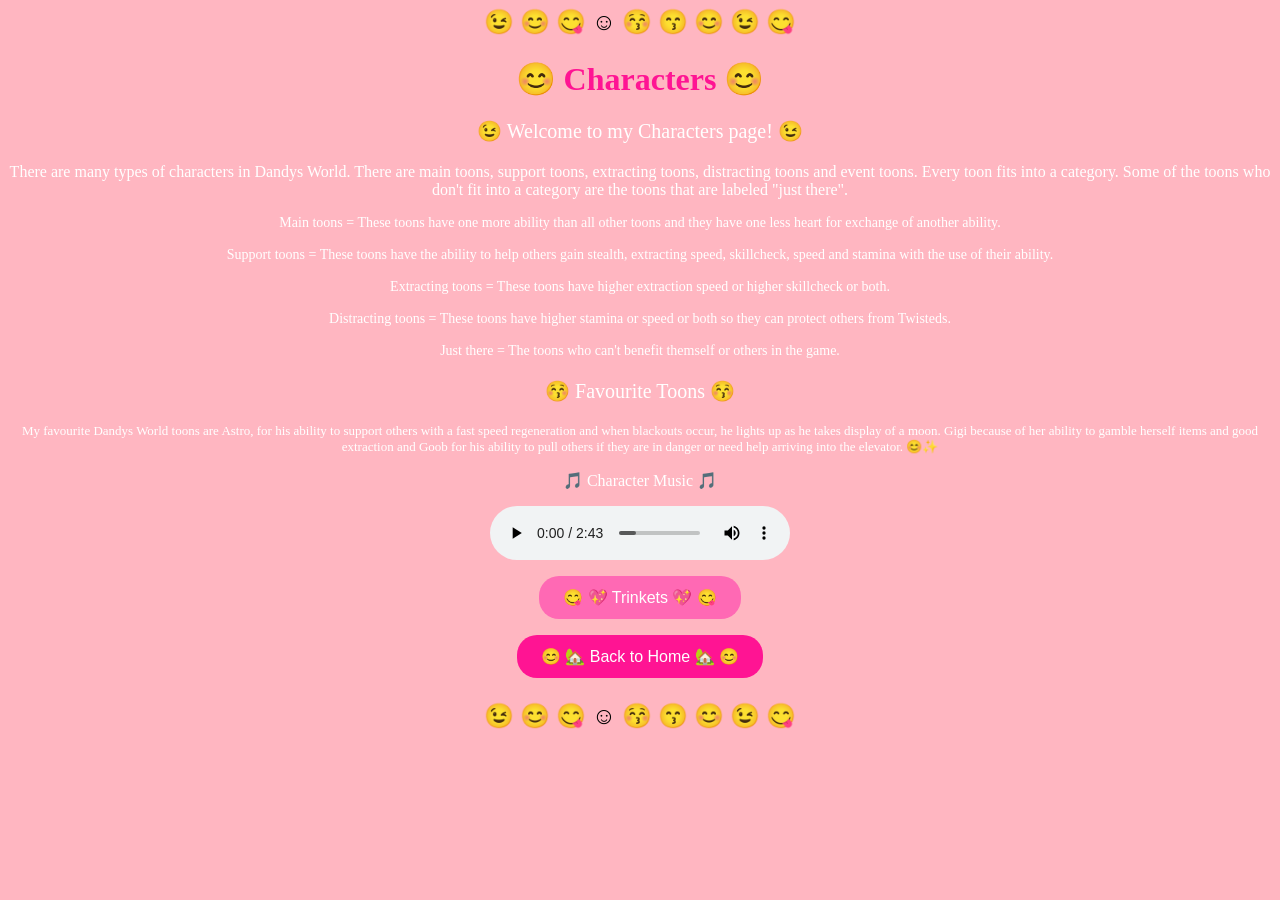
==== characters.html @ 0379b1fe "Update characters.html" ====
<html>

<body style="background-color:lightpink">

<p style="text-align:center;font-size:24px;">😉 😊 😋 ☺️ 😚 😙 😊 😉 😋</p>

<h1 style="color:deeppink;font-family:verdana;text-align:center;">😊 Characters 😊</h1>

<p style="text-align:center;font-size:20px;color:white;">😉 Welcome to my Characters page! 😉</p>

<p style="text-align:center;font-size:16px;color:white;">There are many types of characters in Dandys World. There are main toons, support toons, extracting toons, distracting toons and event toons. Every toon fits into a category. Some of the toons who don't fit into a category are the toons that are labeled "just there".</p>

<p style="text-align:center;font-size:14px;color:white;"> Main toons = These toons have one more ability than all other toons and they have one less heart for exchange of another ability. <br><br> Support toons = These toons have the ability to help others gain stealth, extracting speed, skillcheck, speed and stamina with the use of their ability. <br><br> Extracting toons = These toons have higher extraction speed or higher skillcheck or both. <br><br> Distracting toons = These toons have higher stamina or speed or both so they can protect others from Twisteds. <br><br> Just there = The toons who can't benefit themself or others in the game. </p>

<p style="text-align:center;font-size:20px;color:white;">😚 Favourite Toons 😚</p>

<p style="text-align:center;font-size:13px;color:white;">My favourite Dandys World toons are Astro, for his ability to support others with a fast speed regeneration and when blackouts occur, he lights up as he takes display of a moon. Gigi because of her ability to gamble herself items and good extraction and Goob for his ability to pull others if they are in danger or need help arriving into the elevator. 😊✨</p>

<p style="text-align:center;color:white;">🎵 Character Music 🎵</p>

<p style="text-align:center;">

<audio controls autoplay loop>

<source src="music.mp3" type="audio/mpeg">

</audio>

</p>

<p style="text-align:center;">

<a href="trinkets.html">

<button style="background-color:hotpink;color:white;padding:12px 24px;font-size:16px;border:none;border-radius:20px;">

😋 💖 Trinkets 💖 😋

</button>

</a>

</p>

<p style="text-align:center">

<a href="index.htm">

<button style="background-color:deeppink;color:white;padding:12px 24px;font-size:16px;border:none;border-radius:20px;">

😊 🏡 Back to Home 🏡 😊

</button>

</a>

</p>

<p style="text-align:center;font-size:24px;">😉 😊 😋 ☺️ 😚 😙 😊 😉 😋</p>

</body>

</html>
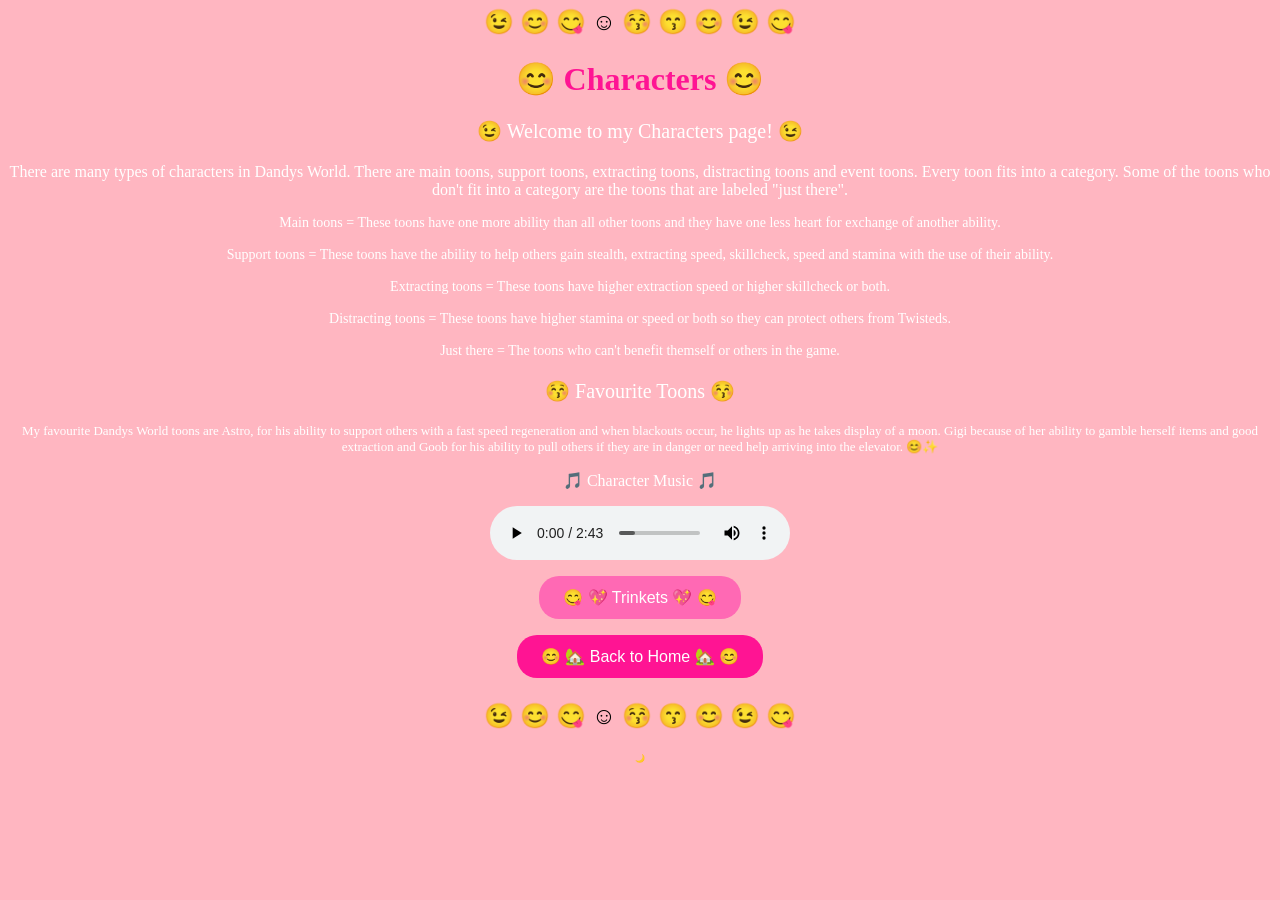
==== commit 6e081894: "Update characters.html" ====
--- a/characters.html
+++ b/characters.html
@@ -1,63 +1,40 @@
 <html>
+ <body style="background-color:lightpink">
+ <p style="text-align:center;font-size:24px;">😉 😊 😋 ☺️ 😚 😙 😊 😉 😋</p>
+ <h1 style="color:deeppink;font-family:verdana;text-align:center;">😊 Characters 😊</h1>
+ <p style="text-align:center;font-size:20px;color:white;">😉 Welcome to my Characters page! 😉</p>
+ <p style="text-align:center;font-size:16px;color:white;">There are many types of characters in Dandys World. There are main toons, support toons, extracting toons, distracting toons and event toons. Every toon fits into a category. Some of the toons who don't fit into a category are the toons that are labeled "just there".</p>
+ <p style="text-align:center;font-size:14px;color:white;"> Main toons = These toons have one more ability than all other toons and they have one less heart for exchange of another ability. <br><br> Support toons = These toons have the ability to help others gain stealth, extracting speed, skillcheck, speed and stamina with the use of their ability. <br><br> Extracting toons = These toons have higher extraction speed or higher skillcheck or both. <br><br> Distracting toons = These toons have higher stamina or speed or both so they can protect others from Twisteds. <br><br> Just there = The toons who can't benefit themself or others in the game. </p>
+ <p style="text-align:center;font-size:20px;color:white;">😚 Favourite Toons 😚</p>
+ <p style="text-align:center;font-size:13px;color:white;">My favourite Dandys World toons are Astro, for his ability to support others with a fast speed regeneration and when blackouts occur, he lights up as he takes display of a moon. Gigi because of her ability to gamble herself items and good extraction and Goob for his ability to pull others if they are in danger or need help arriving into the elevator. 😊✨</p>
+ <p style="text-align:center;color:white;">🎵 Character Music 🎵</p>
+ <p style="text-align:center;">
+ <audio controls autoplay loop>
+ <source src="music.mp3" type="audio/mpeg">
+ </audio>
+ </p>
 
-<body style="background-color:lightpink">
+<p style="text-align:center;">
+ <a href="trinkets.html">
+ <button style="background-color:hotpink;color:white;padding:12px 24px;font-size:16px;border:none;border-radius:20px;">
+ 😋 💖 Trinkets 💖 😋
+ </button>
+ </a>
+ </p>
+
+<p style="text-align:center">
+ <a href="index.htm">
+ <button style="background-color:deeppink;color:white;padding:12px 24px;font-size:16px;border:none;border-radius:20px;">
+ 😊 🏡 Back to Home 🏡 😊
+ </button>
+ </a>
+ </p>
 
 <p style="text-align:center;font-size:24px;">😉 😊 😋 ☺️ 😚 😙 😊 😉 😋</p>
 
-<h1 style="color:deeppink;font-family:verdana;text-align:center;">😊 Characters 😊</h1>
+<p id="moon" style="text-align:center;color:lightpink;font-size:8px;">🌙</p>
 
-<p style="text-align:center;font-size:20px;color:white;">😉 Welcome to my Characters page! 😉</p>
-
-<p style="text-align:center;font-size:16px;color:white;">There are many types of characters in Dandys World. There are main toons, support toons, extracting toons, distracting toons and event toons. Every toon fits into a category. Some of the toons who don't fit into a category are the toons that are labeled "just there".</p>
-
-<p style="text-align:center;font-size:14px;color:white;"> Main toons = These toons have one more ability than all other toons and they have one less heart for exchange of another ability. <br><br> Support toons = These toons have the ability to help others gain stealth, extracting speed, skillcheck, speed and stamina with the use of their ability. <br><br> Extracting toons = These toons have higher extraction speed or higher skillcheck or both. <br><br> Distracting toons = These toons have higher stamina or speed or both so they can protect others from Twisteds. <br><br> Just there = The toons who can't benefit themself or others in the game. </p>
-
-<p style="text-align:center;font-size:20px;color:white;">😚 Favourite Toons 😚</p>
-
-<p style="text-align:center;font-size:13px;color:white;">My favourite Dandys World toons are Astro, for his ability to support others with a fast speed regeneration and when blackouts occur, he lights up as he takes display of a moon. Gigi because of her ability to gamble herself items and good extraction and Goob for his ability to pull others if they are in danger or need help arriving into the elevator. 😊✨</p>
-
-<p style="text-align:center;color:white;">🎵 Character Music 🎵</p>
-
-<p style="text-align:center;">
-
-<audio controls autoplay loop>
-
-<source src="music.mp3" type="audio/mpeg">
-
-</audio>
-
-</p>
-
-<p style="text-align:center;">
-
-<a href="trinkets.html">
-
-<button style="background-color:hotpink;color:white;padding:12px 24px;font-size:16px;border:none;border-radius:20px;">
-
-😋 💖 Trinkets 💖 😋
-
-</button>
-
-</a>
-
-</p>
-
-<p style="text-align:center">
-
-<a href="index.htm">
-
-<button style="background-color:deeppink;color:white;padding:12px 24px;font-size:16px;border:none;border-radius:20px;">
-
-😊 🏡 Back to Home 🏡 😊
-
-</button>
-
-</a>
-
-</p>
-
-<p style="text-align:center;font-size:24px;">😉 😊 😋 ☺️ 😚 😙 😊 😉 😋</p>
+<script> document.getElementById("moon").addEventListener("click", function() { window.location.href = "supersecret.html"; }); </script>
 
 </body>
-
-</html>
+ </html>
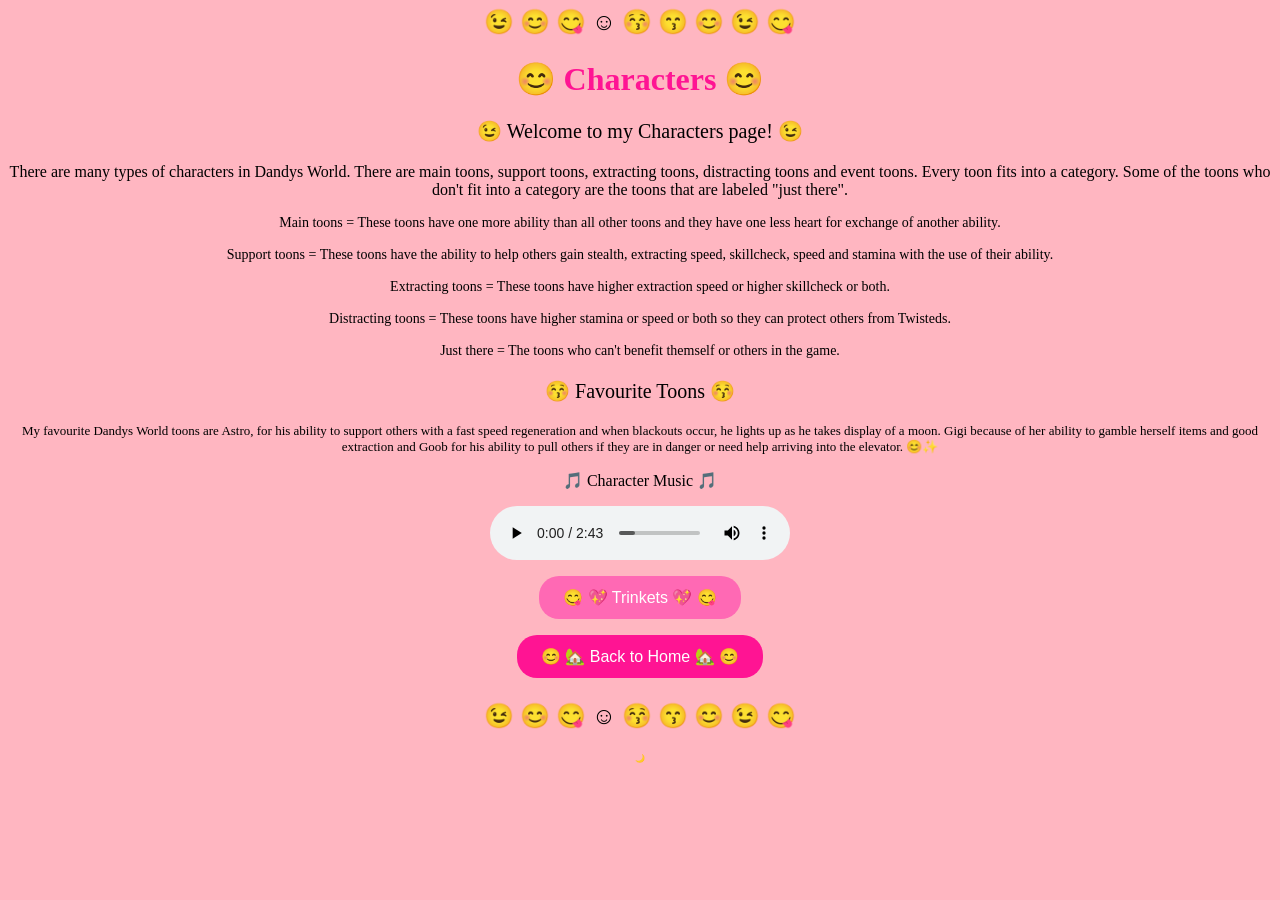
==== commit 219c1ed5: "Update characters.html" ====
--- a/characters.html
+++ b/characters.html
@@ -1,20 +1,29 @@
 <html>
  <body style="background-color:lightpink">
+ 
  <p style="text-align:center;font-size:24px;">😉 😊 😋 ☺️ 😚 😙 😊 😉 😋</p>
+
  <h1 style="color:deeppink;font-family:verdana;text-align:center;">😊 Characters 😊</h1>
- <p style="text-align:center;font-size:20px;color:white;">😉 Welcome to my Characters page! 😉</p>
- <p style="text-align:center;font-size:16px;color:white;">There are many types of characters in Dandys World. There are main toons, support toons, extracting toons, distracting toons and event toons. Every toon fits into a category. Some of the toons who don't fit into a category are the toons that are labeled "just there".</p>
- <p style="text-align:center;font-size:14px;color:white;"> Main toons = These toons have one more ability than all other toons and they have one less heart for exchange of another ability. <br><br> Support toons = These toons have the ability to help others gain stealth, extracting speed, skillcheck, speed and stamina with the use of their ability. <br><br> Extracting toons = These toons have higher extraction speed or higher skillcheck or both. <br><br> Distracting toons = These toons have higher stamina or speed or both so they can protect others from Twisteds. <br><br> Just there = The toons who can't benefit themself or others in the game. </p>
- <p style="text-align:center;font-size:20px;color:white;">😚 Favourite Toons 😚</p>
- <p style="text-align:center;font-size:13px;color:white;">My favourite Dandys World toons are Astro, for his ability to support others with a fast speed regeneration and when blackouts occur, he lights up as he takes display of a moon. Gigi because of her ability to gamble herself items and good extraction and Goob for his ability to pull others if they are in danger or need help arriving into the elevator. 😊✨</p>
- <p style="text-align:center;color:white;">🎵 Character Music 🎵</p>
+
+ <p style="text-align:center;font-size:20px;color:black;">😉 Welcome to my Characters page! 😉</p>
+
+ <p style="text-align:center;font-size:16px;color:black;">There are many types of characters in Dandys World. There are main toons, support toons, extracting toons, distracting toons and event toons. Every toon fits into a category. Some of the toons who don't fit into a category are the toons that are labeled "just there".</p>
+
+ <p style="text-align:center;font-size:14px;color:black;"> Main toons = These toons have one more ability than all other toons and they have one less heart for exchange of another ability. <br><br> Support toons = These toons have the ability to help others gain stealth, extracting speed, skillcheck, speed and stamina with the use of their ability. <br><br> Extracting toons = These toons have higher extraction speed or higher skillcheck or both. <br><br> Distracting toons = These toons have higher stamina or speed or both so they can protect others from Twisteds. <br><br> Just there = The toons who can't benefit themself or others in the game. </p>
+
+ <p style="text-align:center;font-size:20px;color:black;">😚 Favourite Toons 😚</p>
+
+ <p style="text-align:center;font-size:13px;color:black;">My favourite Dandys World toons are Astro, for his ability to support others with a fast speed regeneration and when blackouts occur, he lights up as he takes display of a moon. Gigi because of her ability to gamble herself items and good extraction and Goob for his ability to pull others if they are in danger or need help arriving into the elevator. 😊✨</p>
+
+ <p style="text-align:center;color:black;">🎵 Character Music 🎵</p>
+
  <p style="text-align:center;">
  <audio controls autoplay loop>
  <source src="music.mp3" type="audio/mpeg">
  </audio>
  </p>
 
-<p style="text-align:center;">
+ <p style="text-align:center;">
  <a href="trinkets.html">
  <button style="background-color:hotpink;color:white;padding:12px 24px;font-size:16px;border:none;border-radius:20px;">
  😋 💖 Trinkets 💖 😋
@@ -22,7 +31,7 @@
  </a>
  </p>
 
-<p style="text-align:center">
+ <p style="text-align:center">
  <a href="index.htm">
  <button style="background-color:deeppink;color:white;padding:12px 24px;font-size:16px;border:none;border-radius:20px;">
  😊 🏡 Back to Home 🏡 😊
@@ -30,11 +39,15 @@
  </a>
  </p>
 
-<p style="text-align:center;font-size:24px;">😉 😊 😋 ☺️ 😚 😙 😊 😉 😋</p>
+ <p style="text-align:center;font-size:24px;">😉 😊 😋 ☺️ 😚 😙 😊 😉 😋</p>
 
-<p id="moon" style="text-align:center;color:lightpink;font-size:8px;">🌙</p>
+ <p id="moon" style="text-align:center;color:lightpink;font-size:8px;">🌙</p>
 
-<script> document.getElementById("moon").addEventListener("click", function() { window.location.href = "supersecret.html"; }); </script>
+ <script>
+ document.getElementById("moon").addEventListener("click", function() {
+ window.location.href = "supersecret.html";
+ });
+ </script>
 
-</body>
- </html>
+ </body>
+</html>
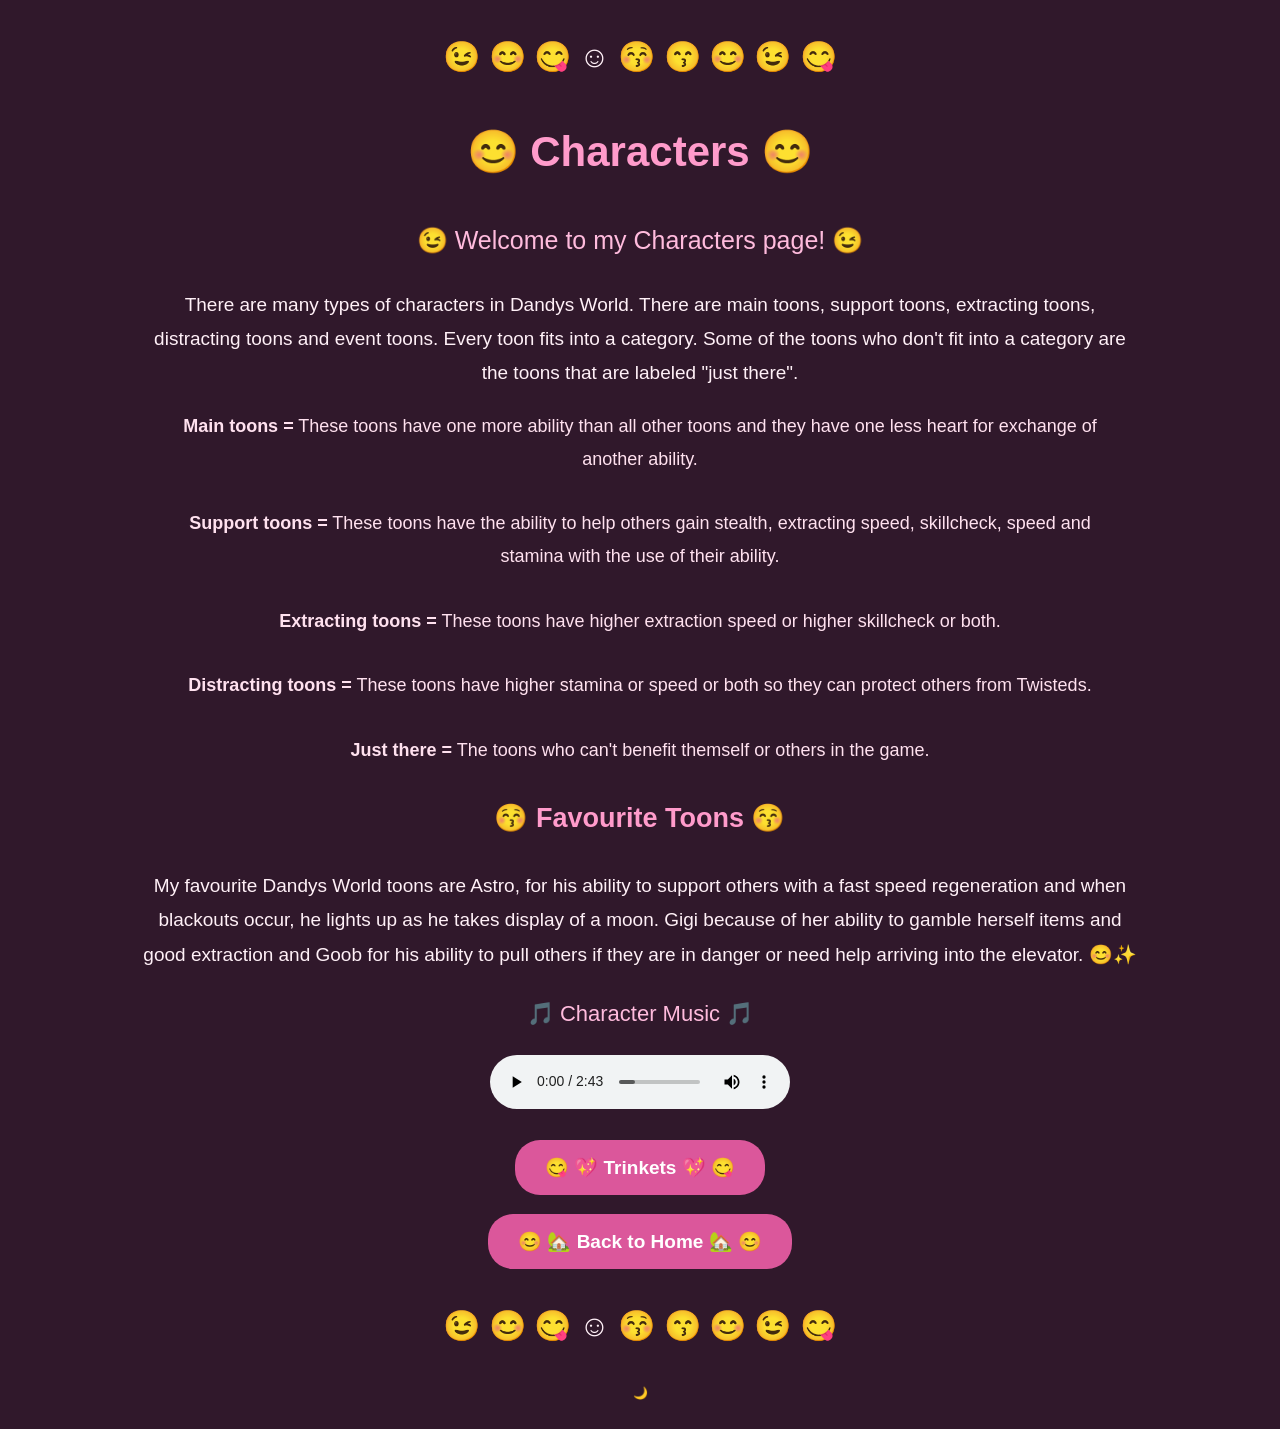
==== commit f16c8629: "Update characters.html" ====
--- a/characters.html
+++ b/characters.html
@@ -1,53 +1,169 @@
+<!DOCTYPE html>
 <html>
- <body style="background-color:lightpink">
- 
- <p style="text-align:center;font-size:24px;">😉 😊 😋 ☺️ 😚 😙 😊 😉 😋</p>
 
- <h1 style="color:deeppink;font-family:verdana;text-align:center;">😊 Characters 😊</h1>
+<head>
+<style>
+    body {
+        background-color: #30182B;
+        color: #FFF0F7;
+        font-family: Verdana, sans-serif;
+        font-size: 19px;
+        line-height: 1.8;
+        margin: 25px;
+    }
 
- <p style="text-align:center;font-size:20px;color:black;">😉 Welcome to my Characters page! 😉</p>
+    h1 {
+        color: #FF9BCB;
+        font-size: 42px;
+        text-align: center;
+    }
 
- <p style="text-align:center;font-size:16px;color:black;">There are many types of characters in Dandys World. There are main toons, support toons, extracting toons, distracting toons and event toons. Every toon fits into a category. Some of the toons who don't fit into a category are the toons that are labeled "just there".</p>
+    p {
+        text-align: center;
+    }
 
- <p style="text-align:center;font-size:14px;color:black;"> Main toons = These toons have one more ability than all other toons and they have one less heart for exchange of another ability. <br><br> Support toons = These toons have the ability to help others gain stealth, extracting speed, skillcheck, speed and stamina with the use of their ability. <br><br> Extracting toons = These toons have higher extraction speed or higher skillcheck or both. <br><br> Distracting toons = These toons have higher stamina or speed or both so they can protect others from Twisteds. <br><br> Just there = The toons who can't benefit themself or others in the game. </p>
+    .decorations {
+        font-size: 30px;
+    }
 
- <p style="text-align:center;font-size:20px;color:black;">😚 Favourite Toons 😚</p>
+    .welcome {
+        font-size: 25px;
+        color: #FFBBDD;
+    }
 
- <p style="text-align:center;font-size:13px;color:black;">My favourite Dandys World toons are Astro, for his ability to support others with a fast speed regeneration and when blackouts occur, he lights up as he takes display of a moon. Gigi because of her ability to gamble herself items and good extraction and Goob for his ability to pull others if they are in danger or need help arriving into the elevator. 😊✨</p>
+    .section-title {
+        font-size: 27px;
+        color: #FF9BCB;
+        font-weight: bold;
+    }
 
- <p style="text-align:center;color:black;">🎵 Character Music 🎵</p>
+    .description {
+        font-size: 19px;
+        color: #FFF0F7;
+        max-width: 1000px;
+        margin: 20px auto;
+    }
 
- <p style="text-align:center;">
- <audio controls autoplay loop>
- <source src="music.mp3" type="audio/mpeg">
- </audio>
- </p>
+    .categories {
+        font-size: 18px;
+        color: #FFE1EF;
+        max-width: 950px;
+        margin: 20px auto;
+    }
 
- <p style="text-align:center;">
- <a href="trinkets.html">
- <button style="background-color:hotpink;color:white;padding:12px 24px;font-size:16px;border:none;border-radius:20px;">
- 😋 💖 Trinkets 💖 😋
- </button>
- </a>
- </p>
+    .button {
+        background-color: #DB579B;
+        color: white;
+        padding: 16px 30px;
+        font-size: 19px;
+        font-weight: bold;
+        border: none;
+        border-radius: 25px;
+        cursor: pointer;
+    }
 
- <p style="text-align:center">
- <a href="index.htm">
- <button style="background-color:deeppink;color:white;padding:12px 24px;font-size:16px;border:none;border-radius:20px;">
- 😊 🏡 Back to Home 🏡 😊
- </button>
- </a>
- </p>
+    .button:hover {
+        background-color: #FF9BCB;
+        color: #30182B;
+    }
 
- <p style="text-align:center;font-size:24px;">😉 😊 😋 ☺️ 😚 😙 😊 😉 😋</p>
+    .music-title {
+        font-size: 22px;
+        color: #FFBBDD;
+    }
 
- <p id="moon" style="text-align:center;color:lightpink;font-size:8px;">🌙</p>
+    audio {
+        width: 300px;
+        max-width: 100%;
+    }
 
- <script>
- document.getElementById("moon").addEventListener("click", function() {
- window.location.href = "supersecret.html";
- });
- </script>
+    #moon {
+        color: #30182B;
+        font-size: 12px;
+        cursor: pointer;
+    }
+</style>
+</head>
 
- </body>
+<body>
+
+<p class="decorations">
+😉 😊 😋 ☺️ 😚 😙 😊 😉 😋
+</p>
+
+<h1>
+😊 Characters 😊
+</h1>
+
+<p class="welcome">
+😉 Welcome to my Characters page! 😉
+</p>
+
+<p class="description">
+There are many types of characters in Dandys World. There are main toons, support toons, extracting toons, distracting toons and event toons. Every toon fits into a category. Some of the toons who don't fit into a category are the toons that are labeled "just there".
+</p>
+
+<p class="categories">
+<b>Main toons =</b> These toons have one more ability than all other toons and they have one less heart for exchange of another ability.
+
+<br><br>
+
+<b>Support toons =</b> These toons have the ability to help others gain stealth, extracting speed, skillcheck, speed and stamina with the use of their ability.
+
+<br><br>
+
+<b>Extracting toons =</b> These toons have higher extraction speed or higher skillcheck or both.
+
+<br><br>
+
+<b>Distracting toons =</b> These toons have higher stamina or speed or both so they can protect others from Twisteds.
+
+<br><br>
+
+<b>Just there =</b> The toons who can't benefit themself or others in the game.
+</p>
+
+<p class="section-title">
+😚 Favourite Toons 😚
+</p>
+
+<p class="description">
+My favourite Dandys World toons are Astro, for his ability to support others with a fast speed regeneration and when blackouts occur, he lights up as he takes display of a moon. Gigi because of her ability to gamble herself items and good extraction and Goob for his ability to pull others if they are in danger or need help arriving into the elevator. 😊✨
+</p>
+
+<p class="music-title">
+🎵 Character Music 🎵
+</p>
+
+<p>
+<audio controls autoplay loop>
+<source src="music.mp3" type="audio/mpeg">
+</audio>
+</p>
+
+<p>
+<a href="trinkets.html">
+<button class="button">
+😋 💖 Trinkets 💖 😋
+</button>
+</a>
+</p>
+
+<p>
+<a href="index.htm">
+<button class="button">
+😊 🏡 Back to Home 🏡 😊
+</button>
+</a>
+</p>
+
+<p class="decorations">
+😉 😊 😋 ☺️ 😚 😙 😊 😉 😋
+</p>
+
+<p id="moon" onclick="window.location.href='supersecret.html'">
+🌙
+</p>
+
+</body>
 </html>
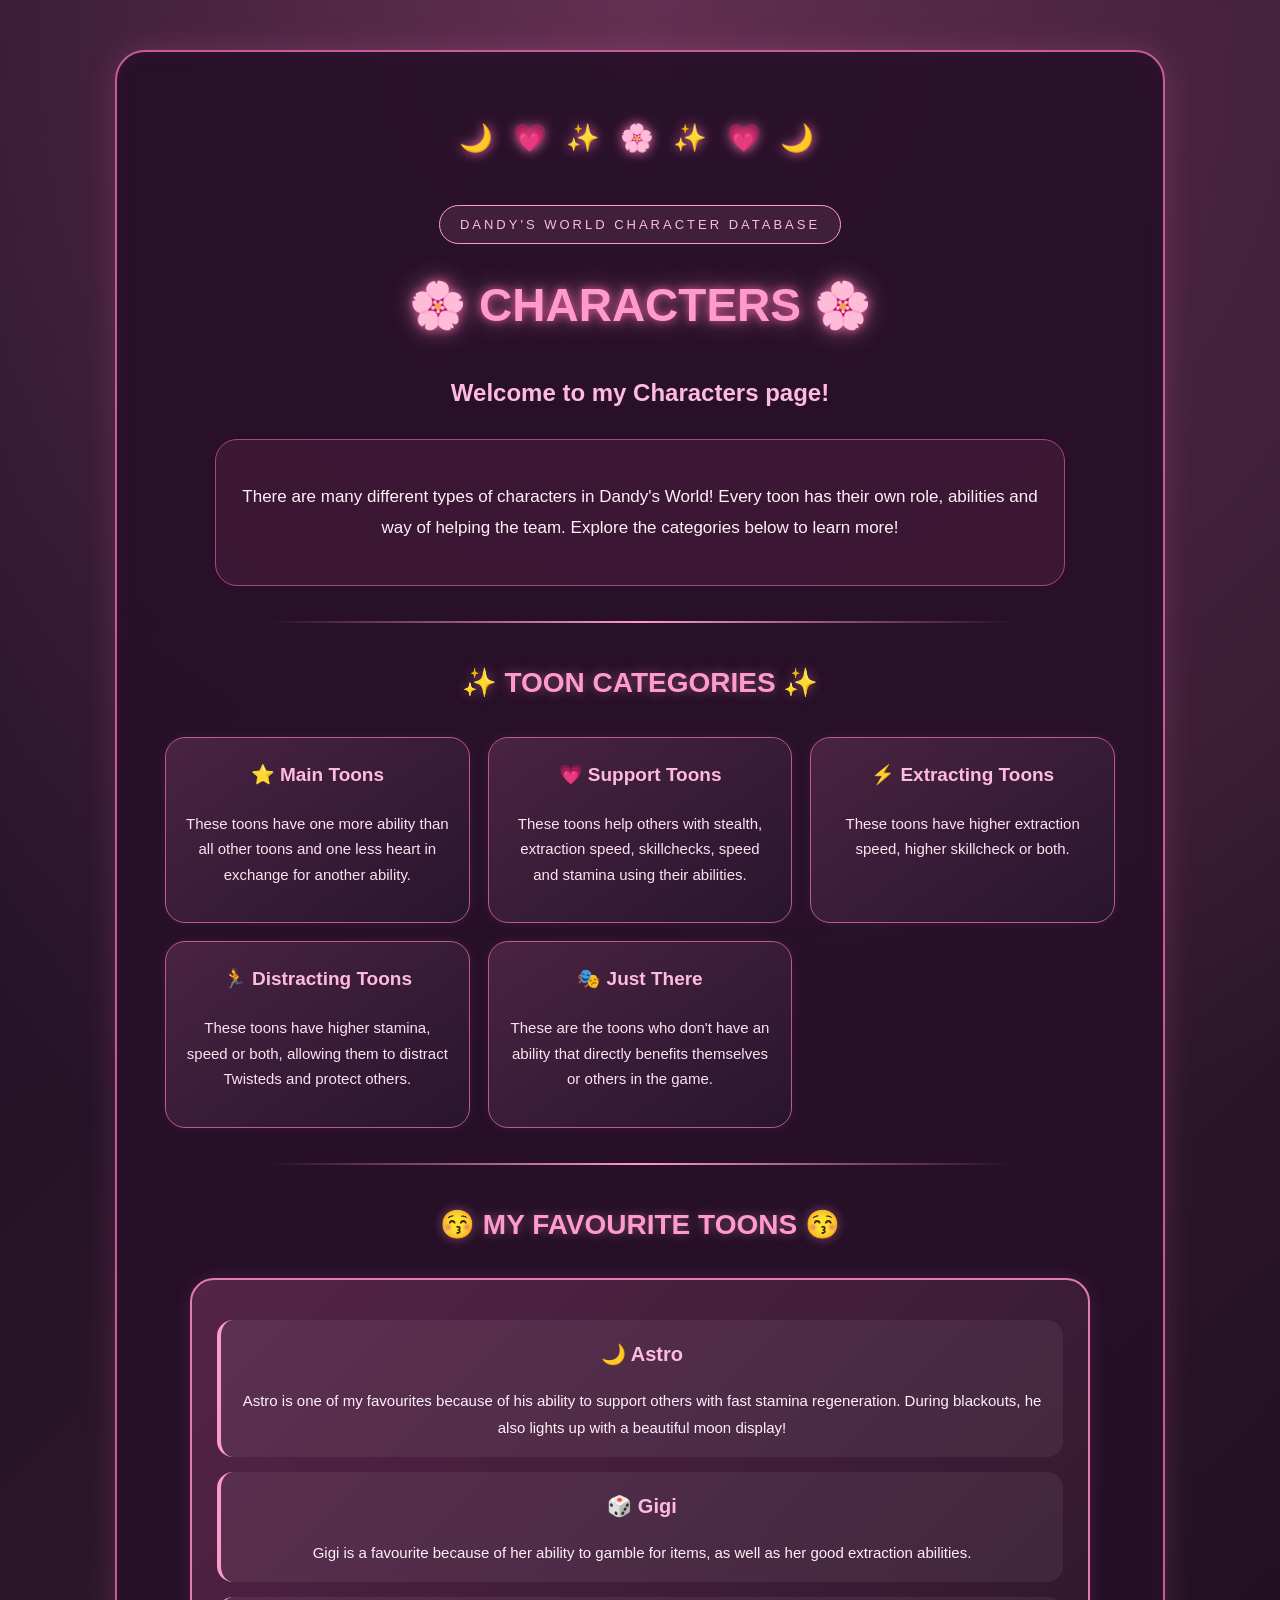
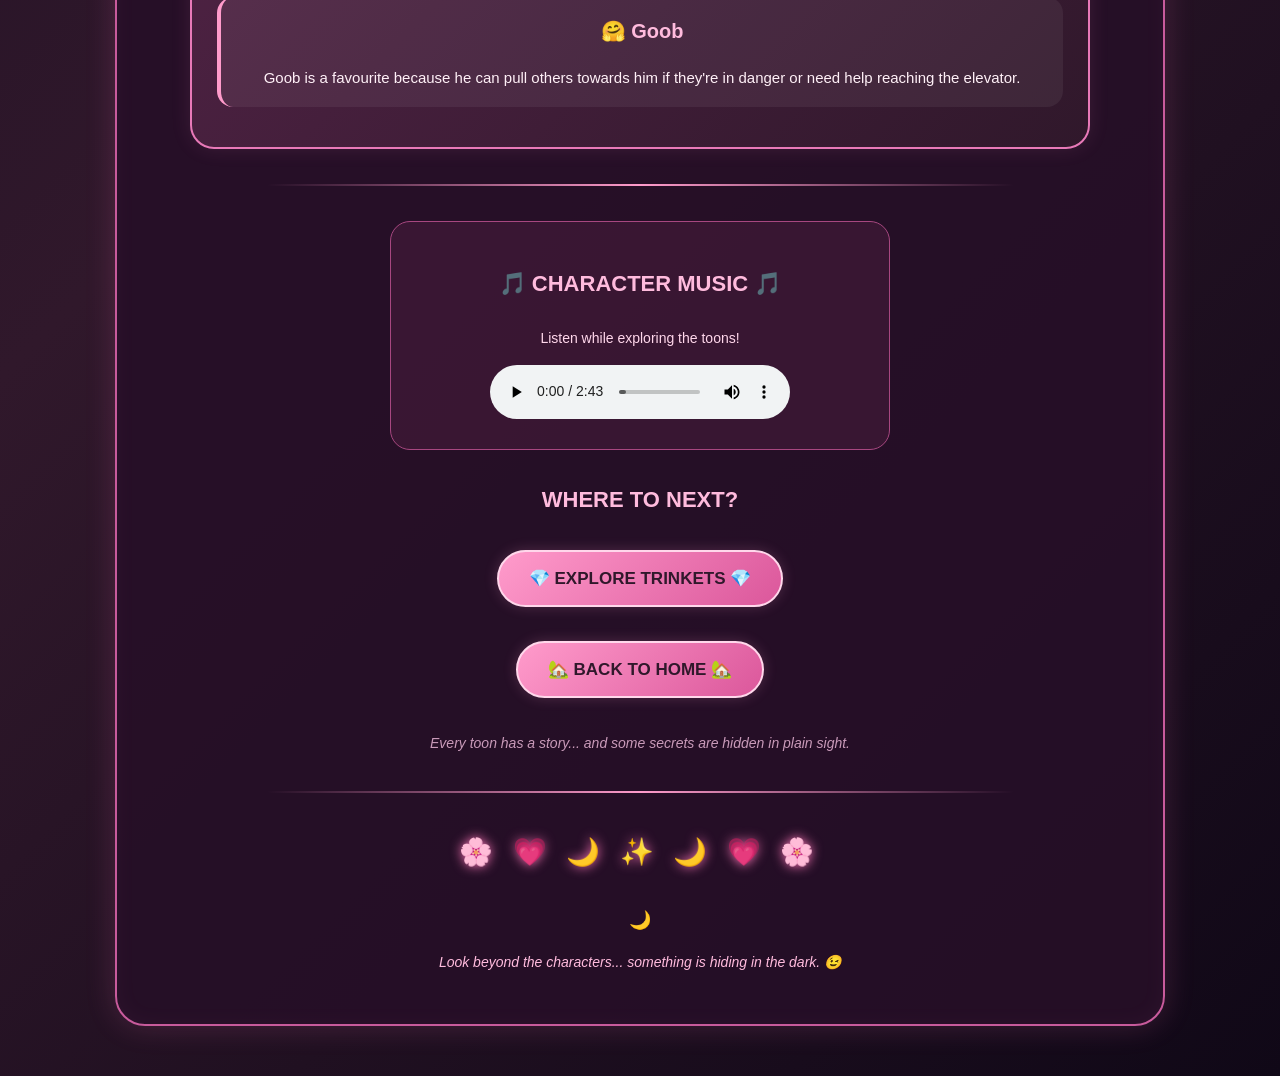
==== commit 984d66b8: "Update characters.html" ====
--- a/characters.html
+++ b/characters.html
@@ -2,74 +2,186 @@
 <html>
 
 <head>
+<title>Dandy's World - Characters</title>
+
 <style>
+    * {
+        box-sizing: border-box;
+    }
+
     body {
-        background-color: #30182B;
+        background:
+            radial-gradient(circle at top, #633052, transparent 45%),
+            linear-gradient(135deg, #160C20, #30182B, #100817);
         color: #FFF0F7;
         font-family: Verdana, sans-serif;
-        font-size: 19px;
+        font-size: 18px;
         line-height: 1.8;
-        margin: 25px;
+        margin: 0;
+        padding: 25px 15px;
+        min-height: 100vh;
+    }
+
+    .container {
+        max-width: 1050px;
+        margin: 25px auto;
+        padding: 35px 25px;
+        background: rgba(38, 15, 39, 0.91);
+        border: 2px solid #C85B9C;
+        border-radius: 30px;
+        box-shadow:
+            0 0 30px rgba(255, 120, 190, 0.18),
+            inset 0 0 25px rgba(255, 155, 203, 0.04);
+        text-align: center;
+    }
+
+    .decorations {
+        font-size: 27px;
+        letter-spacing: 6px;
+        color: #FFBBDD;
+        text-shadow: 0 0 12px #FF77BA;
+    }
+
+    .top-label {
+        display: inline-block;
+        background: rgba(255, 155, 203, 0.1);
+        border: 1px solid #FF9BCB;
+        border-radius: 30px;
+        padding: 7px 20px;
+        color: #FFBBDD;
+        font-size: 13px;
+        letter-spacing: 3px;
+        margin-top: 15px;
     }
 
     h1 {
         color: #FF9BCB;
-        font-size: 42px;
+        font-size: 46px;
         text-align: center;
-    }
-
-    p {
-        text-align: center;
-    }
-
-    .decorations {
-        font-size: 30px;
+        text-shadow:
+            0 0 10px #DB579B,
+            0 0 25px rgba(255, 155, 203, 0.5);
+        margin: 20px 0;
     }
 
     .welcome {
-        font-size: 25px;
-        color: #FFBBDD;
+        font-size: 24px;
+        color: #FFBBDD;
+        font-weight: bold;
+    }
+
+    .description {
+        font-size: 17px;
+        color: #FFF0F7;
+        max-width: 850px;
+        margin: 20px auto;
+    }
+
+    .intro-panel {
+        background: rgba(219, 87, 155, 0.1);
+        border: 1px solid #A74780;
+        border-radius: 22px;
+        padding: 22px;
+        max-width: 850px;
+        margin: 25px auto;
+    }
+
+    .divider {
+        width: 75%;
+        height: 2px;
+        background: linear-gradient(to right, transparent, #FF9BCB, transparent);
+        margin: 35px auto;
     }
 
     .section-title {
-        font-size: 27px;
+        font-size: 28px;
         color: #FF9BCB;
         font-weight: bold;
-    }
-
-    .description {
+        text-shadow: 0 0 12px rgba(255, 155, 203, 0.4);
+        margin-top: 30px;
+    }
+
+    .category-grid {
+        display: grid;
+        grid-template-columns: repeat(auto-fit, minmax(230px, 1fr));
+        gap: 18px;
+        max-width: 950px;
+        margin: 25px auto;
+    }
+
+    .category-card {
+        background: linear-gradient(145deg, #492342, #29152E);
+        border: 1px solid #B95A91;
+        border-radius: 20px;
+        padding: 20px;
+        text-align: left;
+        box-shadow: 0 0 12px rgba(255, 155, 203, 0.08);
+        transition: 0.3s;
+    }
+
+    .category-card:hover {
+        transform: translateY(-5px);
+        border-color: #FF9BCB;
+        box-shadow: 0 0 18px rgba(255, 155, 203, 0.25);
+    }
+
+    .category-card h3 {
+        color: #FFBBDD;
         font-size: 19px;
+        text-align: center;
+        margin-top: 0;
+    }
+
+    .category-card p {
+        color: #FFE1EF;
+        font-size: 15px;
+        text-align: center;
+        line-height: 1.7;
+    }
+
+    .favourite-panel {
+        background: linear-gradient(135deg, #542448, #30182B);
+        border: 2px solid #E879B8;
+        border-radius: 24px;
+        padding: 25px;
+        max-width: 900px;
+        margin: 25px auto;
+        box-shadow: 0 0 20px rgba(232, 121, 184, 0.12);
+    }
+
+    .favourite {
+        background: rgba(255, 255, 255, 0.06);
+        border-radius: 16px;
+        padding: 16px;
+        margin: 15px 0;
+        border-left: 4px solid #FF9BCB;
+    }
+
+    .favourite h3 {
+        color: #FFBBDD;
+        margin: 0;
+        font-size: 20px;
+    }
+
+    .favourite p {
         color: #FFF0F7;
-        max-width: 1000px;
-        margin: 20px auto;
-    }
-
-    .categories {
-        font-size: 18px;
-        color: #FFE1EF;
-        max-width: 950px;
-        margin: 20px auto;
-    }
-
-    .button {
-        background-color: #DB579B;
-        color: white;
-        padding: 16px 30px;
-        font-size: 19px;
-        font-weight: bold;
-        border: none;
-        border-radius: 25px;
-        cursor: pointer;
-    }
-
-    .button:hover {
-        background-color: #FF9BCB;
-        color: #30182B;
+        font-size: 15px;
+        margin-bottom: 0;
+    }
+
+    .music-panel {
+        background: rgba(219, 87, 155, 0.1);
+        border: 1px solid #A74780;
+        border-radius: 20px;
+        padding: 20px;
+        max-width: 500px;
+        margin: 30px auto;
     }
 
     .music-title {
         font-size: 22px;
         color: #FFBBDD;
+        font-weight: bold;
     }
 
     audio {
@@ -77,74 +189,206 @@
         max-width: 100%;
     }
 
+    .button {
+        background: linear-gradient(135deg, #FF9BCB, #DB579B);
+        color: #30182B;
+        padding: 16px 30px;
+        font-size: 17px;
+        font-weight: bold;
+        border: 2px solid #FFD7EB;
+        border-radius: 30px;
+        cursor: pointer;
+        transition: 0.3s;
+        box-shadow: 0 0 14px rgba(255, 155, 203, 0.2);
+        margin: 8px;
+    }
+
+    .button:hover {
+        transform: scale(1.07);
+        background: linear-gradient(135deg, #FFE1EF, #FF9BCB);
+        box-shadow: 0 0 22px #FF9BCB;
+    }
+
+    .bottom-note {
+        color: #C99AB9;
+        font-size: 14px;
+        font-style: italic;
+        margin-top: 25px;
+    }
+
     #moon {
         color: #30182B;
-        font-size: 12px;
+        font-size: 18px;
         cursor: pointer;
+        user-select: none;
+        margin: 15px auto 0;
+        width: fit-content;
+    }
+
+    #moon:hover {
+        color: #FFBBDD;
+        text-shadow: 0 0 15px #FF9BCB;
+    }
+
+    .moon-hint {
+        color: #FFBBDD;
+        font-size: 14px;
+        font-style: italic;
+    }
+
+    @media (max-width: 600px) {
+        h1 {
+            font-size: 32px;
+        }
+
+        .container {
+            padding: 20px 12px;
+        }
+
+        .decorations {
+            font-size: 20px;
+            letter-spacing: 3px;
+        }
+
+        .category-grid {
+            grid-template-columns: 1fr;
+        }
     }
 </style>
 </head>
 
 <body>
 
+<div class="container">
+
 <p class="decorations">
-😉 😊 😋 ☺️ 😚 😙 😊 😉 😋
-</p>
+🌙 💗 ✨ 🌸 ✨ 💗 🌙
+</p>
+
+<div class="top-label">
+DANDY'S WORLD CHARACTER DATABASE
+</div>
 
 <h1>
-😊 Characters 😊
+🌸 CHARACTERS 🌸
 </h1>
 
 <p class="welcome">
-😉 Welcome to my Characters page! 😉
-</p>
+Welcome to my Characters page!
+</p>
+
+<div class="intro-panel">
 
 <p class="description">
-There are many types of characters in Dandys World. There are main toons, support toons, extracting toons, distracting toons and event toons. Every toon fits into a category. Some of the toons who don't fit into a category are the toons that are labeled "just there".
-</p>
-
-<p class="categories">
-<b>Main toons =</b> These toons have one more ability than all other toons and they have one less heart for exchange of another ability.
-
-<br><br>
-
-<b>Support toons =</b> These toons have the ability to help others gain stealth, extracting speed, skillcheck, speed and stamina with the use of their ability.
-
-<br><br>
-
-<b>Extracting toons =</b> These toons have higher extraction speed or higher skillcheck or both.
-
-<br><br>
-
-<b>Distracting toons =</b> These toons have higher stamina or speed or both so they can protect others from Twisteds.
-
-<br><br>
-
-<b>Just there =</b> The toons who can't benefit themself or others in the game.
-</p>
+There are many different types of characters in Dandy's World!
+Every toon has their own role, abilities and way of helping the team.
+Explore the categories below to learn more!
+</p>
+
+</div>
+
+<div class="divider"></div>
 
 <p class="section-title">
-😚 Favourite Toons 😚
-</p>
-
-<p class="description">
-My favourite Dandys World toons are Astro, for his ability to support others with a fast speed regeneration and when blackouts occur, he lights up as he takes display of a moon. Gigi because of her ability to gamble herself items and good extraction and Goob for his ability to pull others if they are in danger or need help arriving into the elevator. 😊✨
-</p>
+✨ TOON CATEGORIES ✨
+</p>
+
+<div class="category-grid">
+
+<div class="category-card">
+<h3>⭐ Main Toons</h3>
+<p>
+These toons have one more ability than all other toons and one less heart in exchange for another ability.
+</p>
+</div>
+
+<div class="category-card">
+<h3>💗 Support Toons</h3>
+<p>
+These toons help others with stealth, extraction speed, skillchecks, speed and stamina using their abilities.
+</p>
+</div>
+
+<div class="category-card">
+<h3>⚡ Extracting Toons</h3>
+<p>
+These toons have higher extraction speed, higher skillcheck or both.
+</p>
+</div>
+
+<div class="category-card">
+<h3>🏃 Distracting Toons</h3>
+<p>
+These toons have higher stamina, speed or both, allowing them to distract Twisteds and protect others.
+</p>
+</div>
+
+<div class="category-card">
+<h3>🎭 Just There</h3>
+<p>
+These are the toons who don't have an ability that directly benefits themselves or others in the game.
+</p>
+</div>
+
+</div>
+
+<div class="divider"></div>
+
+<p class="section-title">
+😚 MY FAVOURITE TOONS 😚
+</p>
+
+<div class="favourite-panel">
+
+<div class="favourite">
+<h3>🌙 Astro</h3>
+<p>
+Astro is one of my favourites because of his ability to support others with fast stamina regeneration. During blackouts, he also lights up with a beautiful moon display!
+</p>
+</div>
+
+<div class="favourite">
+<h3>🎲 Gigi</h3>
+<p>
+Gigi is a favourite because of her ability to gamble for items, as well as her good extraction abilities.
+</p>
+</div>
+
+<div class="favourite">
+<h3>🤗 Goob</h3>
+<p>
+Goob is a favourite because he can pull others towards him if they're in danger or need help reaching the elevator.
+</p>
+</div>
+
+</div>
+
+<div class="divider"></div>
+
+<div class="music-panel">
 
 <p class="music-title">
-🎵 Character Music 🎵
-</p>
-
-<p>
-<audio controls autoplay loop>
+🎵 CHARACTER MUSIC 🎵
+</p>
+
+<p style="color:#FFD7EB;font-size:14px;">
+Listen while exploring the toons!
+</p>
+
+<audio controls loop>
 <source src="music.mp3" type="audio/mpeg">
 </audio>
+
+</div>
+
+<p style="color:#FFBBDD;font-size:22px;font-weight:bold;">
+WHERE TO NEXT?
 </p>
 
 <p>
 <a href="trinkets.html">
 <button class="button">
-😋 💖 Trinkets 💖 😋
+💎 EXPLORE TRINKETS 💎
 </button>
 </a>
 </p>
@@ -152,18 +396,30 @@
 <p>
 <a href="index.htm">
 <button class="button">
-😊 🏡 Back to Home 🏡 😊
+🏡 BACK TO HOME 🏡
 </button>
 </a>
 </p>
 
+<p class="bottom-note">
+Every toon has a story... and some secrets are hidden in plain sight.
+</p>
+
+<div class="divider"></div>
+
 <p class="decorations">
-😉 😊 😋 ☺️ 😚 😙 😊 😉 😋
+🌸 💗 🌙 ✨ 🌙 💗 🌸
 </p>
 
 <p id="moon" onclick="window.location.href='supersecret.html'">
 🌙
 </p>
 
+<p class="moon-hint">
+Look beyond the characters... something is hiding in the dark. 😉
+</p>
+
+</div>
+
 </body>
 </html>
